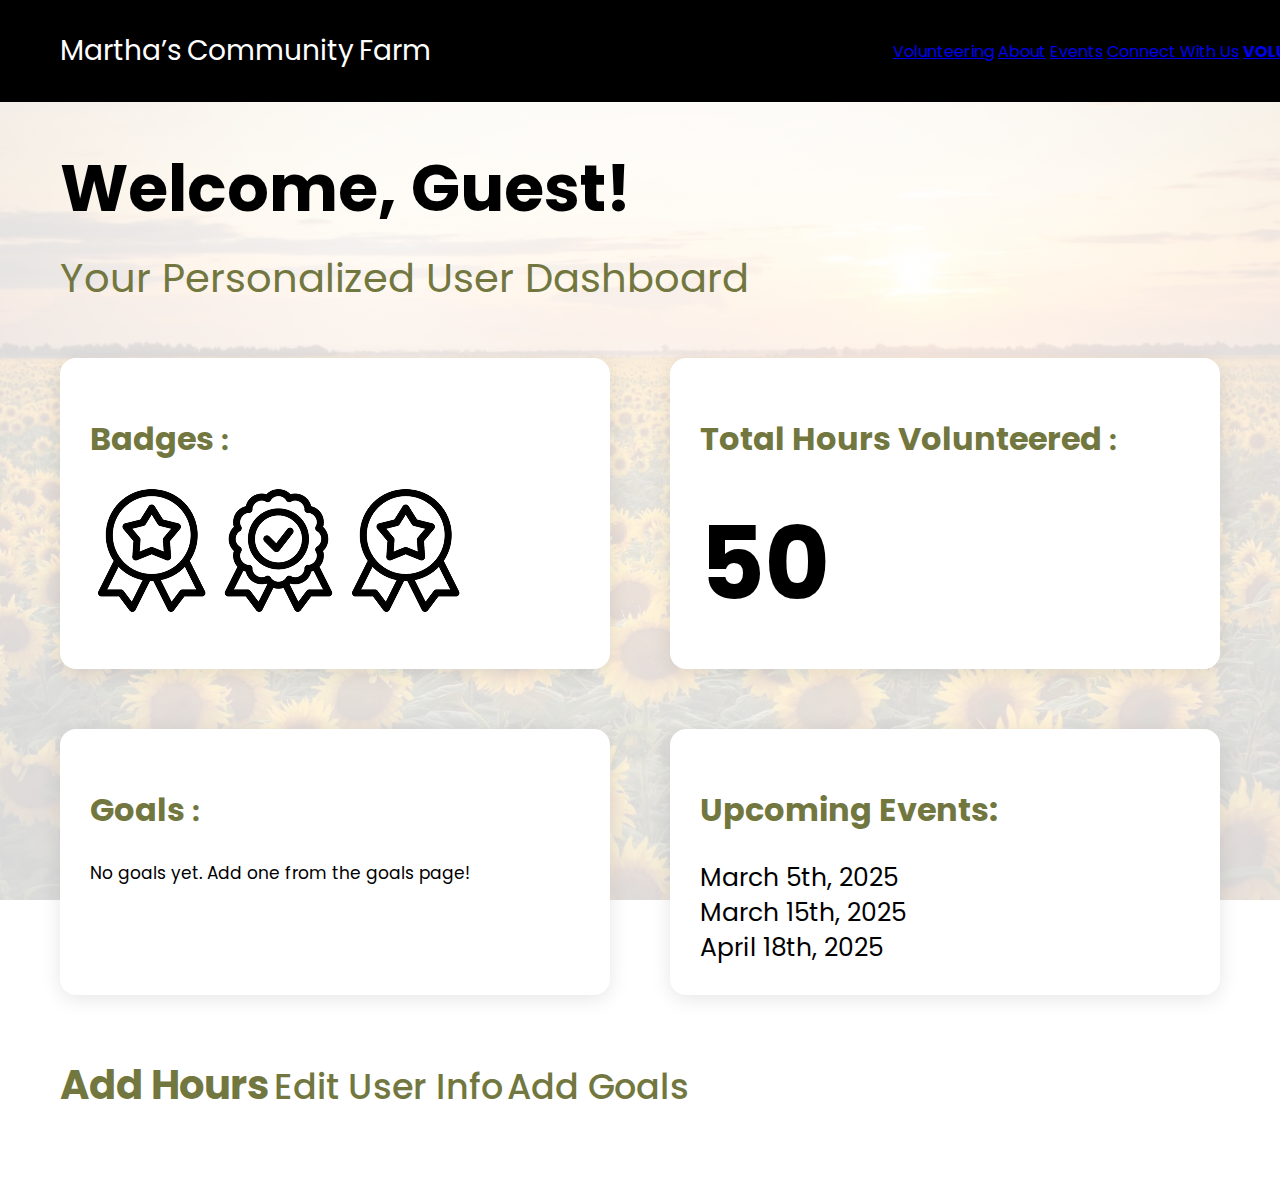
==== index.html @ 8d04b521 "background photo" ====
<!DOCTYPE html>
<html lang="en">
<head>
  <meta charset="UTF-8" />
  <meta name="viewport" content="width=device-width, initial-scale=1.0"/>
  <title>Martha’s Community Farm Dashboard</title>
  <link href="https://fonts.googleapis.com/css2?family=Inter:wght@400;700&family=Poppins:wght@400;500;700&display=swap" rel="stylesheet">
  <style>
    body {
      margin: 0;
      padding: 0;
      font-family: Poppins, sans-serif;
      background: linear-gradient(rgba(255, 255, 255, 0.85), rgba(255, 255, 255, 0.85)),
                  url('images/w02798-small.webp') no-repeat center center fixed;
      background-size: cover;
    }

    header {
      background-color: black;
      padding: 30px 60px;
      display: flex;
      justify-content: space-between;
      align-items: center;
      position: fixed;
      width: 100%;
      top: 0;
      left: 0;
      z-index: 1000;
    }

    .logo {
      font-size: 28px;
      color: white;
      display: flex;
      gap: 5px;
    }

    .logo .inter {
      font-family: 'Inter', sans-serif;
    }

    .logo .poppins {
      font-family: 'Poppins', sans-serif;
    }

    nav a:hover {
      color: #d4d4d4;
    }

    .container {
      padding: 140px 60px 60px; /* Extra top padding to offset fixed header */
    }

    .greeting {
      font-size: 65px;
      font-weight: 700;
      color: black;
      font-family: 'Poppins', sans-serif;
    }

    .subheading {
      font-size: 40px;
      font-weight: 400;
      color: #72773F;
      margin-top: 10px;
      font-family: 'Poppins', sans-serif;
    }

    .dashboard-sections {
      display: grid;
      grid-template-columns: 1fr 1fr;
      gap: 60px;
      margin-top: 50px;
    }

    .card {
      background: white;
      border-radius: 16px;
      padding: 30px;
      box-shadow: 0 4px 20px rgba(0,0,0,0.1);
    }

    .card h2 {
      font-size: 32px;
      font-weight: 700;
      font-family: 'Poppins', sans-serif;
      color: #72773F;
    }

    .card span {
      font-size: 32px;
      font-weight: 700;
      font-family: 'Inter', sans-serif;
      color: #72773F;
    }

    .big-number {
      font-size: 100px;
      font-weight: 700;
      color: black;
      font-family: 'Poppins', sans-serif;
      margin-top: 20px;
    }

    .goals-list p {
      font-size: 17px;
      font-weight: 400;
      color: black;
      font-family: 'Poppins', sans-serif;
      margin: 8px 0;
    }

    .events {
      font-size: 25px;
      line-height: 35px;
      color: black;
      font-family: 'Poppins', sans-serif;
      font-weight: 400;
      margin-top: 15px;
    }

    .add-hours {
      font-size: 40px;
      font-weight: 700;
      color: #72773F;
      font-family: 'Poppins', sans-serif;
      margin-top: 60px;
      display: inline-block;
      text-decoration: none;
    }

    .edit-info {
      font-size: 35px;
      font-weight: 500;
      line-height: 60px;
      color: #72773F;
      font-family: 'Poppins', sans-serif;
      margin-top: 50px;
      display: inline-block;
      text-decoration: none;
    }

    .goal-item {
      display: flex;
      justify-content: space-between;
      align-items: center;
      margin-bottom: 10px;
    }

    .goal-item label {
      font-size: 17px;
      font-weight: 400;
      color: black;
      font-family: 'Poppins', sans-serif;
      margin-right: auto;
    }

    .goal-item input[type="checkbox"] {
      margin-right: 20px;
      accent-color: (28, 102, 9, 0.753);
    }
  </style>
</head>

<script>
  function openEditModal() {
    document.getElementById("editModal").style.display = "block";
  }

  function closeEditModal() {
    document.getElementById("editModal").style.display = "none";
  }

  window.onclick = function(event) {
    const modal = document.getElementById("editModal");
    if (event.target == modal) {
      modal.style.display = "none";
    }
  }
</script>

<body>

  <header>
    <div class="logo">
      <span class="poppins">Martha’s</span>
      <span class="poppins">Community</span>
      <span class="poppins">Farm</span>
    </div>
    <nav>
      <a href="#">Volunteering</a>
      <a href="#">About</a>
      <a href="#">Events</a>
      <a href="#">Connect With Us</a>
      <a href="#"><strong>VOLUNTEER</strong></a>
    </nav>
  </header>

  <div class="container">
    <div class="greeting" id="userGreeting">Welcome!</div>
    <div class="subheading">Your Personalized User Dashboard</div>

    <div class="dashboard-sections">
      <div class="card">
        <h2>Badges <span>:</span></h2>
        <div class="badges-container">
          <img src="images/starribbon.png" alt="Star Badge" class="badge-img">
          <img src="images/checkribbon.png" alt="Check Badge" class="badge-img">
          <img src="images/starribbon.png" alt="Star Badge 2" class="badge-img">
        </div>
      </div>

      <div class="card">
        <h2>Total Hours Volunteered <span>:</span></h2>
        <div class="big-number">50</div>
      </div>

      <div class="card">
        <h2>Goals <span>:</span></h2>
        <div class="goals-list" id="goals-container">
          <!-- Goals will be injected here -->
        </div>
      </div>

      <div class="card">
        <h2>Upcoming Events:</h2>
        <div class="events">
          March 5th, 2025<br/>
          March 15th, 2025<br/>
          April 18th, 2025
        </div>
      </div>
    </div>

    <a href="add-hours.html" class="add-hours">Add Hours</a>
    <a href="edit-profile.html" class="edit-info">Edit User Info</a>
    <a href="add-goals.html" class="edit-info">Add Goals</a>
  </div>

  <script>
    function loadGoals() {
      const goalsContainer = document.getElementById("goals-container");
      const goals = JSON.parse(localStorage.getItem("goals")) || [];

      if (goals.length === 0) {
        goalsContainer.innerHTML = "<p>No goals yet. Add one from the goals page!</p>";
        return;
      }

      goals.forEach((goal, index) => {
        const goalElement = document.createElement("div");
        goalElement.classList.add("goal-item");

        const checkbox = document.createElement("input");
        checkbox.type = "checkbox";
        checkbox.id = `goal-${index}`;
        checkbox.checked = goal.completed || false;

        const label = document.createElement("label");
        label.setAttribute("for", checkbox.id);
        label.textContent = `${index + 1}. ${goal.text}`;

        checkbox.addEventListener("change", () => {
          goal.completed = checkbox.checked;
          localStorage.setItem("goals", JSON.stringify(goals));
        });

        goalElement.appendChild(checkbox);
        goalElement.appendChild(label);
        goalsContainer.appendChild(goalElement);
      });
    }

    function loadUserName() {
      const firstName = localStorage.getItem('firstName') || '';
      const lastName = localStorage.getItem('lastName') || '';
      const fullName = firstName && lastName ? `${firstName} ${lastName}` : 'Guest';
      document.getElementById('userGreeting').textContent = `Welcome, ${fullName}!`;
    }

    window.onload = () => {
      loadUserName();
      loadGoals();
    };
  </script>

</body>
</html>
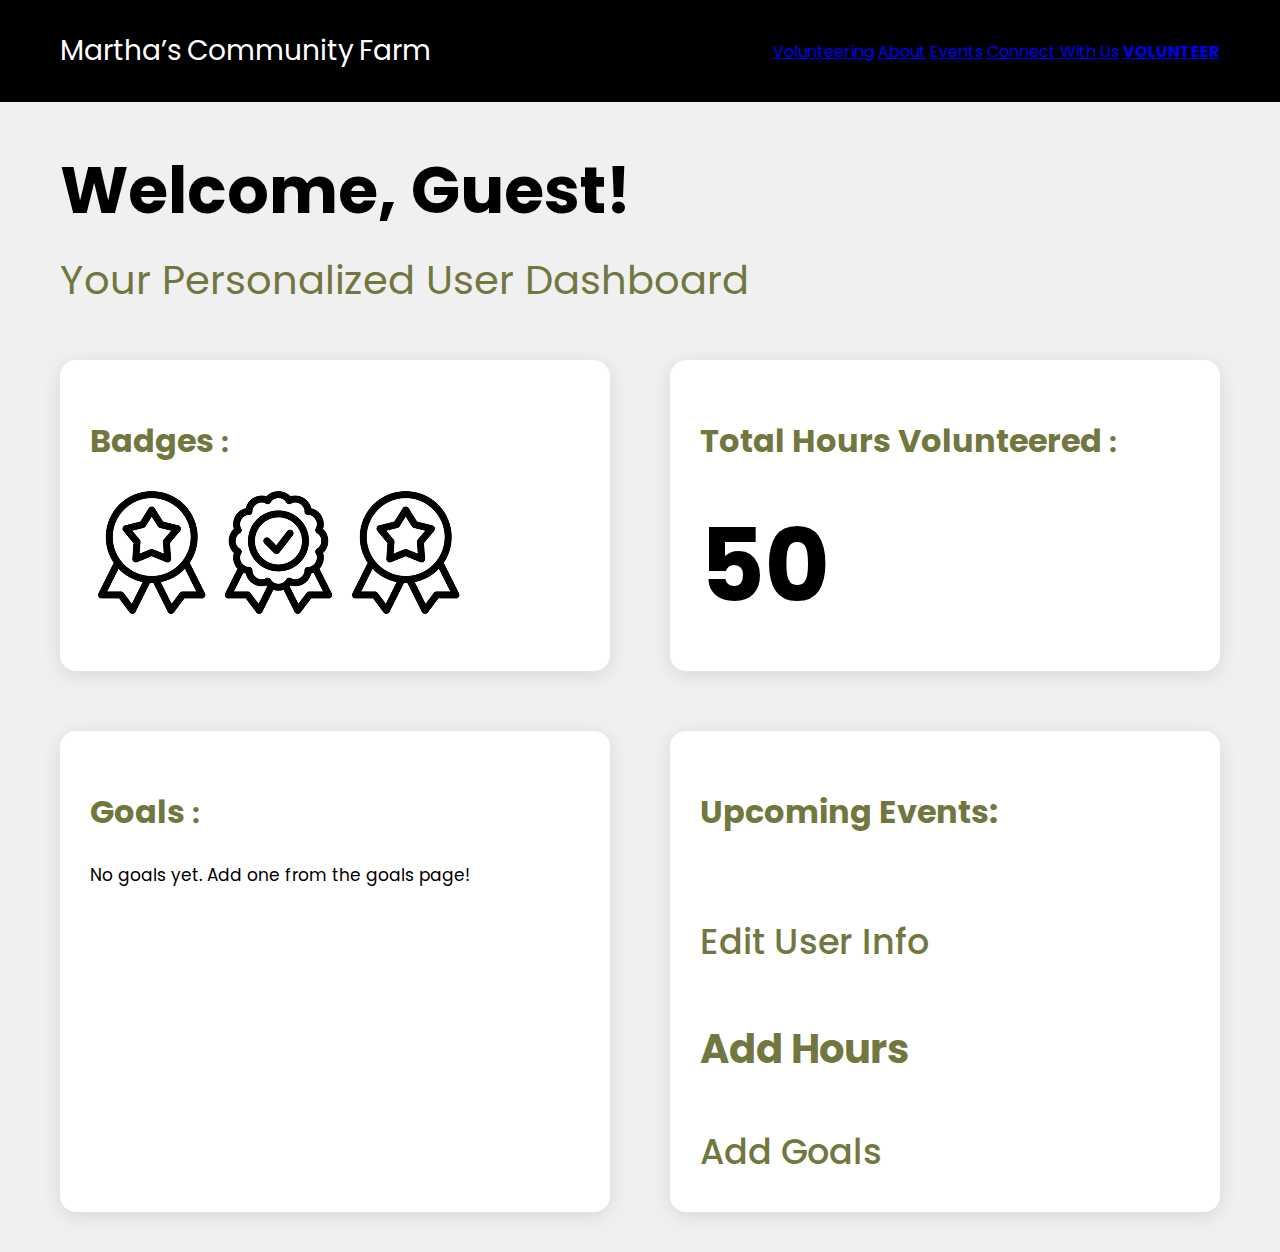
==== commit 23761b29: "Update index.html" ====
--- a/index.html
+++ b/index.html
@@ -10,9 +10,7 @@
       margin: 0;
       padding: 0;
       font-family: Poppins, sans-serif;
-      background: linear-gradient(rgba(255, 255, 255, 0.85), rgba(255, 255, 255, 0.85)),
-                  url('images/w02798-small.webp') no-repeat center center fixed;
-      background-size: cover;
+      background-color: #F0F0F0;
     }
 
     header {
@@ -21,11 +19,6 @@
       display: flex;
       justify-content: space-between;
       align-items: center;
-      position: fixed;
-      width: 100%;
-      top: 0;
-      left: 0;
-      z-index: 1000;
     }
 
     .logo {
@@ -44,11 +37,11 @@
     }
 
     nav a:hover {
-      color: #d4d4d4;
-    }
+  color: #d4d4d4;
+}
 
     .container {
-      padding: 140px 60px 60px; /* Extra top padding to offset fixed header */
+      padding: 40px 60px;
     }
 
     .greeting {
@@ -59,12 +52,12 @@
     }
 
     .subheading {
-      font-size: 40px;
-      font-weight: 400;
-      color: #72773F;
-      margin-top: 10px;
-      font-family: 'Poppins', sans-serif;
-    }
+  font-size: 40px;
+  font-weight: 400;
+  color: #72773F;
+  margin-top: 10px;
+  font-family: 'Poppins', sans-serif;
+}
 
     .dashboard-sections {
       display: grid;
@@ -81,26 +74,27 @@
     }
 
     .card h2 {
-      font-size: 32px;
-      font-weight: 700;
-      font-family: 'Poppins', sans-serif;
-      color: #72773F;
-    }
-
-    .card span {
-      font-size: 32px;
-      font-weight: 700;
-      font-family: 'Inter', sans-serif;
-      color: #72773F;
-    }
+  font-size: 32px;
+  font-weight: 700;
+  font-family: 'Poppins', sans-serif;
+  color: #72773F;
+}
+
+
+.card span {
+  font-size: 32px;
+  font-weight: 700;
+  font-family: 'Inter', sans-serif;
+  color: #72773F;
+}
 
     .big-number {
-      font-size: 100px;
-      font-weight: 700;
-      color: black;
-      font-family: 'Poppins', sans-serif;
-      margin-top: 20px;
-    }
+  font-size: 100px;
+  font-weight: 700;
+  color: black;
+  font-family: 'Poppins', sans-serif;
+  margin-top: 20px;
+}
 
     .goals-list p {
       font-size: 17px;
@@ -120,29 +114,30 @@
     }
 
     .add-hours {
-      font-size: 40px;
-      font-weight: 700;
-      color: #72773F;
-      font-family: 'Poppins', sans-serif;
-      margin-top: 60px;
-      display: inline-block;
-      text-decoration: none;
-    }
+  font-size: 40px;
+  font-weight: 700;
+  color: #72773F;
+  font-family: 'Poppins', sans-serif;
+  margin-top: 60px;
+  display: inline-block;
+  text-decoration: none;
+}
+
 
     .edit-info {
-      font-size: 35px;
-      font-weight: 500;
-      line-height: 60px;
-      color: #72773F;
-      font-family: 'Poppins', sans-serif;
-      margin-top: 50px;
-      display: inline-block;
-      text-decoration: none;
-    }
+  font-size: 35px;
+  font-weight: 500;
+  line-height: 60px;
+  color: #72773F;
+  font-family: 'Poppins', sans-serif;
+  margin-top: 50px;
+  display: inline-block;
+  text-decoration: none;
+}
 
     .goal-item {
       display: flex;
-      justify-content: space-between;
+      justify-content: space-between; /* Ensure space between the goal text and the checkbox */
       align-items: center;
       margin-bottom: 10px;
     }
@@ -152,13 +147,15 @@
       font-weight: 400;
       color: black;
       font-family: 'Poppins', sans-serif;
-      margin-right: auto;
+      margin-right: auto; /* Ensures the label stays on the left */
     }
 
     .goal-item input[type="checkbox"] {
-      margin-right: 20px;
+      margin-right: 20px; /* Adds a little space between the checkbox and text */
       accent-color: (28, 102, 9, 0.753);
     }
+</style>
+
   </style>
 </head>
 
@@ -171,6 +168,7 @@
     document.getElementById("editModal").style.display = "none";
   }
 
+  // Optional: Close modal when clicking outside of it
   window.onclick = function(event) {
     const modal = document.getElementById("editModal");
     if (event.target == modal) {
@@ -178,6 +176,7 @@
     }
   }
 </script>
+
 
 <body>
 
@@ -208,6 +207,7 @@
           <img src="images/checkribbon.png" alt="Check Badge" class="badge-img">
           <img src="images/starribbon.png" alt="Star Badge 2" class="badge-img">
         </div>
+        
       </div>
 
       <div class="card">
@@ -215,74 +215,87 @@
         <div class="big-number">50</div>
       </div>
 
-      <div class="card">
-        <h2>Goals <span>:</span></h2>
-        <div class="goals-list" id="goals-container">
-          <!-- Goals will be injected here -->
-        </div>
+          <!-- Goals Card -->
+    <div class="card">
+      <h2>Goals <span>:</span></h2>
+      <div class="goals-list" id="goals-container">
+        <!-- Goals will be injected here -->
       </div>
-
+    </div>
+      
       <div class="card">
         <h2>Upcoming Events:</h2>
         <div class="events">
-          March 5th, 2025<br/>
-          March 15th, 2025<br/>
-          April 18th, 2025
+          <a href="edit-profile.html" class="edit-info">Edit User Info</a>
+          <br>
+          <a href="add-hours.html" class="add-hours">Add Hours</a>
+          <br>
+          <a href="add-goals.html" class="edit-info">Add Goals</a>
         </div>
       </div>
-    </div>
-
-    <a href="add-hours.html" class="add-hours">Add Hours</a>
-    <a href="edit-profile.html" class="edit-info">Edit User Info</a>
-    <a href="add-goals.html" class="edit-info">Add Goals</a>
+      
+      <script>
+        function loadGoals() {
+          const goalsContainer = document.getElementById("goals-container");
+          const goals = JSON.parse(localStorage.getItem("goals")) || [];
+      
+          if (goals.length === 0) {
+            goalsContainer.innerHTML = "<p>No goals yet. Add one from the goals page!</p>";
+            return;
+          }
+      
+          goals.forEach((goal, index) => {
+            // Create a div for each goal
+            const goalElement = document.createElement("div");
+            goalElement.classList.add("goal-item");
+      
+            // Create a checkbox for marking the goal as complete
+            const checkbox = document.createElement("input");
+            checkbox.type = "checkbox";
+            checkbox.id = `goal-${index}`;
+            checkbox.checked = goal.completed || false; // Check if the goal is marked as complete
+      
+            // Create a label for the checkbox
+            const label = document.createElement("label");
+            label.setAttribute("for", checkbox.id);
+            label.textContent = `${index + 1}. ${goal.text}`;
+      
+            // When the checkbox is clicked, toggle the completion status
+            checkbox.addEventListener("change", () => {
+              goal.completed = checkbox.checked;
+              localStorage.setItem("goals", JSON.stringify(goals)); // Save the updated status
+            });
+      
+            // Append the checkbox and label to the goal item
+            goalElement.appendChild(checkbox);
+            goalElement.appendChild(label);
+      
+            // Append the goal item to the container
+            goalsContainer.appendChild(goalElement);
+          });
+        }
+      
+        window.onload = loadGoals;
+      </script>
+
+<script>
+  function loadUserName() {
+    const firstName = localStorage.getItem('firstName') || '';
+    const lastName = localStorage.getItem('lastName') || '';
+
+    const fullName = firstName && lastName ? `${firstName} ${lastName}` : 'Guest';
+    document.getElementById('userGreeting').textContent = `Welcome, ${fullName}!`;
+  }
+
+  window.onload = () => {
+    loadUserName();
+    loadGoals(); // Keep this if you're loading goals too
+  };
+</script>
   </div>
-
-  <script>
-    function loadGoals() {
-      const goalsContainer = document.getElementById("goals-container");
-      const goals = JSON.parse(localStorage.getItem("goals")) || [];
-
-      if (goals.length === 0) {
-        goalsContainer.innerHTML = "<p>No goals yet. Add one from the goals page!</p>";
-        return;
-      }
-
-      goals.forEach((goal, index) => {
-        const goalElement = document.createElement("div");
-        goalElement.classList.add("goal-item");
-
-        const checkbox = document.createElement("input");
-        checkbox.type = "checkbox";
-        checkbox.id = `goal-${index}`;
-        checkbox.checked = goal.completed || false;
-
-        const label = document.createElement("label");
-        label.setAttribute("for", checkbox.id);
-        label.textContent = `${index + 1}. ${goal.text}`;
-
-        checkbox.addEventListener("change", () => {
-          goal.completed = checkbox.checked;
-          localStorage.setItem("goals", JSON.stringify(goals));
-        });
-
-        goalElement.appendChild(checkbox);
-        goalElement.appendChild(label);
-        goalsContainer.appendChild(goalElement);
-      });
-    }
-
-    function loadUserName() {
-      const firstName = localStorage.getItem('firstName') || '';
-      const lastName = localStorage.getItem('lastName') || '';
-      const fullName = firstName && lastName ? `${firstName} ${lastName}` : 'Guest';
-      document.getElementById('userGreeting').textContent = `Welcome, ${fullName}!`;
-    }
-
-    window.onload = () => {
-      loadUserName();
-      loadGoals();
-    };
-  </script>
+  </div>
+</div>
+
 
 </body>
 </html>
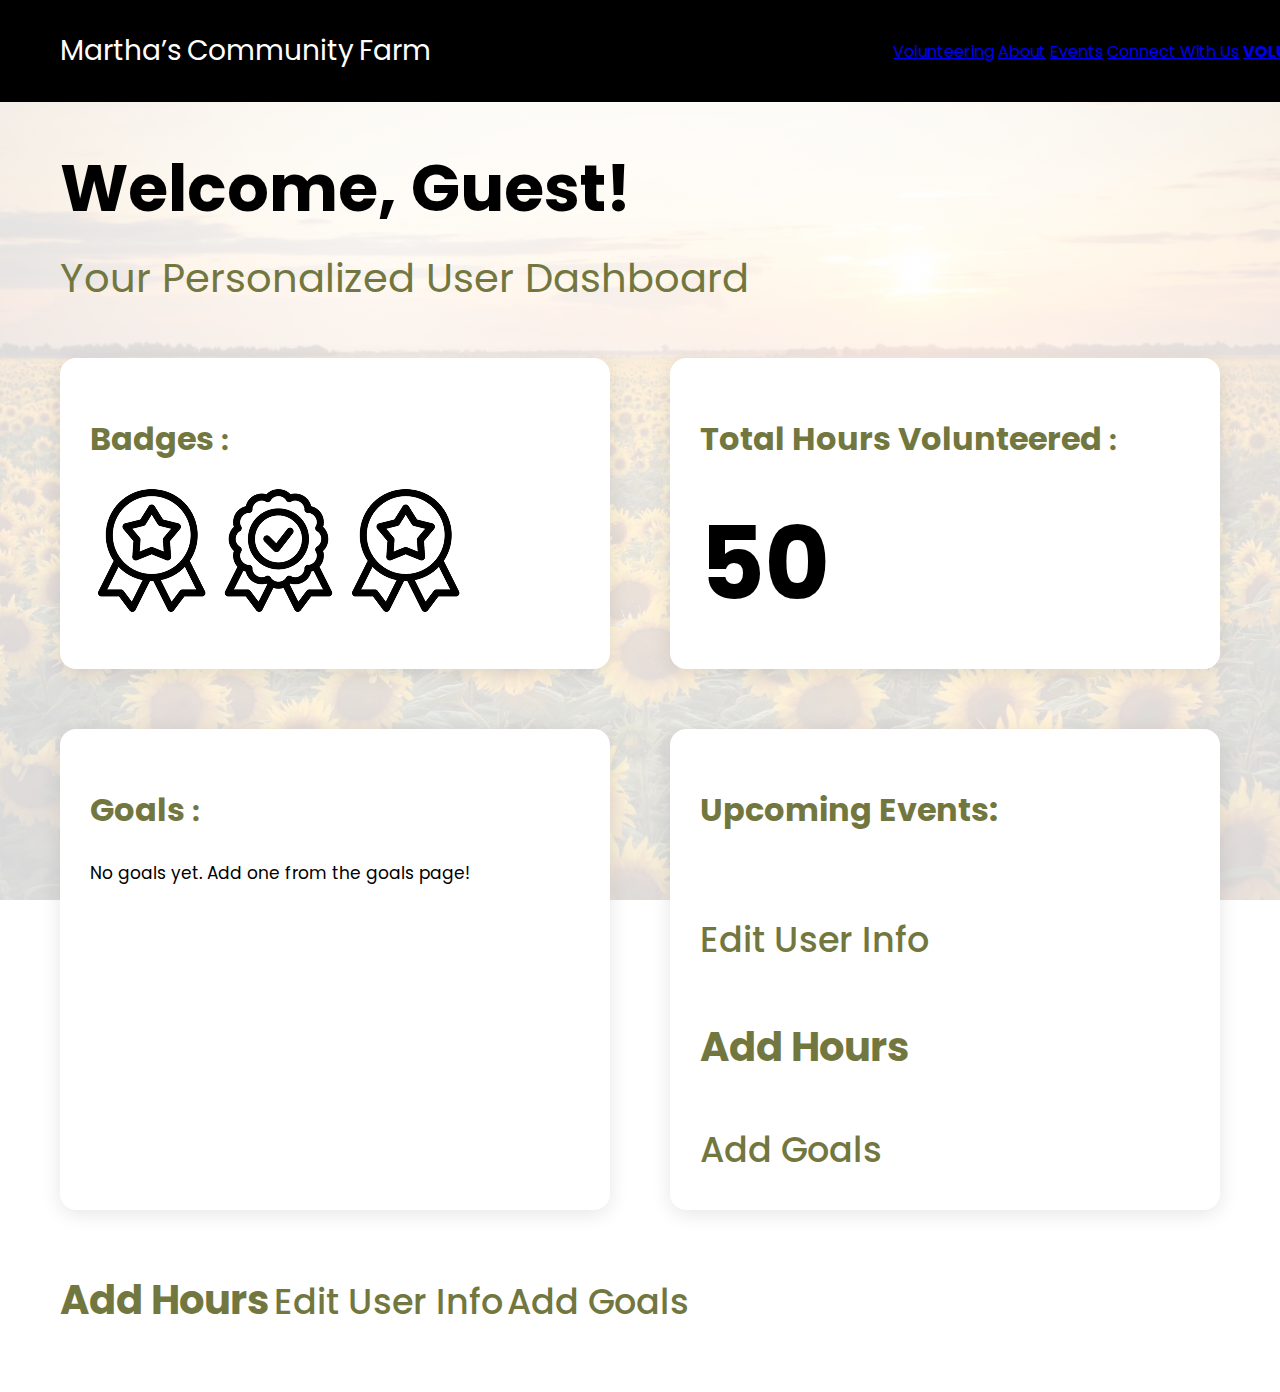
==== commit 50e92d24: "Merge branch 'main' of https://github.com/emclau18/martha" ====
--- a/index.html
+++ b/index.html
@@ -10,7 +10,9 @@
       margin: 0;
       padding: 0;
       font-family: Poppins, sans-serif;
-      background-color: #F0F0F0;
+      background: linear-gradient(rgba(255, 255, 255, 0.85), rgba(255, 255, 255, 0.85)),
+                  url('images/w02798-small.webp') no-repeat center center fixed;
+      background-size: cover;
     }
 
     header {
@@ -19,6 +21,11 @@
       display: flex;
       justify-content: space-between;
       align-items: center;
+      position: fixed;
+      width: 100%;
+      top: 0;
+      left: 0;
+      z-index: 1000;
     }
 
     .logo {
@@ -37,11 +44,11 @@
     }
 
     nav a:hover {
-  color: #d4d4d4;
-}
+      color: #d4d4d4;
+    }
 
     .container {
-      padding: 40px 60px;
+      padding: 140px 60px 60px; /* Extra top padding to offset fixed header */
     }
 
     .greeting {
@@ -52,12 +59,12 @@
     }
 
     .subheading {
-  font-size: 40px;
-  font-weight: 400;
-  color: #72773F;
-  margin-top: 10px;
-  font-family: 'Poppins', sans-serif;
-}
+      font-size: 40px;
+      font-weight: 400;
+      color: #72773F;
+      margin-top: 10px;
+      font-family: 'Poppins', sans-serif;
+    }
 
     .dashboard-sections {
       display: grid;
@@ -74,27 +81,26 @@
     }
 
     .card h2 {
-  font-size: 32px;
-  font-weight: 700;
-  font-family: 'Poppins', sans-serif;
-  color: #72773F;
-}
-
-
-.card span {
-  font-size: 32px;
-  font-weight: 700;
-  font-family: 'Inter', sans-serif;
-  color: #72773F;
-}
+      font-size: 32px;
+      font-weight: 700;
+      font-family: 'Poppins', sans-serif;
+      color: #72773F;
+    }
+
+    .card span {
+      font-size: 32px;
+      font-weight: 700;
+      font-family: 'Inter', sans-serif;
+      color: #72773F;
+    }
 
     .big-number {
-  font-size: 100px;
-  font-weight: 700;
-  color: black;
-  font-family: 'Poppins', sans-serif;
-  margin-top: 20px;
-}
+      font-size: 100px;
+      font-weight: 700;
+      color: black;
+      font-family: 'Poppins', sans-serif;
+      margin-top: 20px;
+    }
 
     .goals-list p {
       font-size: 17px;
@@ -114,30 +120,29 @@
     }
 
     .add-hours {
-  font-size: 40px;
-  font-weight: 700;
-  color: #72773F;
-  font-family: 'Poppins', sans-serif;
-  margin-top: 60px;
-  display: inline-block;
-  text-decoration: none;
-}
-
+      font-size: 40px;
+      font-weight: 700;
+      color: #72773F;
+      font-family: 'Poppins', sans-serif;
+      margin-top: 60px;
+      display: inline-block;
+      text-decoration: none;
+    }
 
     .edit-info {
-  font-size: 35px;
-  font-weight: 500;
-  line-height: 60px;
-  color: #72773F;
-  font-family: 'Poppins', sans-serif;
-  margin-top: 50px;
-  display: inline-block;
-  text-decoration: none;
-}
+      font-size: 35px;
+      font-weight: 500;
+      line-height: 60px;
+      color: #72773F;
+      font-family: 'Poppins', sans-serif;
+      margin-top: 50px;
+      display: inline-block;
+      text-decoration: none;
+    }
 
     .goal-item {
       display: flex;
-      justify-content: space-between; /* Ensure space between the goal text and the checkbox */
+      justify-content: space-between;
       align-items: center;
       margin-bottom: 10px;
     }
@@ -147,15 +152,13 @@
       font-weight: 400;
       color: black;
       font-family: 'Poppins', sans-serif;
-      margin-right: auto; /* Ensures the label stays on the left */
+      margin-right: auto;
     }
 
     .goal-item input[type="checkbox"] {
-      margin-right: 20px; /* Adds a little space between the checkbox and text */
+      margin-right: 20px;
       accent-color: (28, 102, 9, 0.753);
     }
-</style>
-
   </style>
 </head>
 
@@ -168,7 +171,6 @@
     document.getElementById("editModal").style.display = "none";
   }
 
-  // Optional: Close modal when clicking outside of it
   window.onclick = function(event) {
     const modal = document.getElementById("editModal");
     if (event.target == modal) {
@@ -176,7 +178,6 @@
     }
   }
 </script>
-
 
 <body>
 
@@ -207,7 +208,6 @@
           <img src="images/checkribbon.png" alt="Check Badge" class="badge-img">
           <img src="images/starribbon.png" alt="Star Badge 2" class="badge-img">
         </div>
-        
       </div>
 
       <div class="card">
@@ -215,14 +215,13 @@
         <div class="big-number">50</div>
       </div>
 
-          <!-- Goals Card -->
-    <div class="card">
-      <h2>Goals <span>:</span></h2>
-      <div class="goals-list" id="goals-container">
-        <!-- Goals will be injected here -->
-      </div>
-    </div>
-      
+      <div class="card">
+        <h2>Goals <span>:</span></h2>
+        <div class="goals-list" id="goals-container">
+          <!-- Goals will be injected here -->
+        </div>
+      </div>
+
       <div class="card">
         <h2>Upcoming Events:</h2>
         <div class="events">
@@ -233,69 +232,59 @@
           <a href="add-goals.html" class="edit-info">Add Goals</a>
         </div>
       </div>
-      
-      <script>
-        function loadGoals() {
-          const goalsContainer = document.getElementById("goals-container");
-          const goals = JSON.parse(localStorage.getItem("goals")) || [];
-      
-          if (goals.length === 0) {
-            goalsContainer.innerHTML = "<p>No goals yet. Add one from the goals page!</p>";
-            return;
-          }
-      
-          goals.forEach((goal, index) => {
-            // Create a div for each goal
-            const goalElement = document.createElement("div");
-            goalElement.classList.add("goal-item");
-      
-            // Create a checkbox for marking the goal as complete
-            const checkbox = document.createElement("input");
-            checkbox.type = "checkbox";
-            checkbox.id = `goal-${index}`;
-            checkbox.checked = goal.completed || false; // Check if the goal is marked as complete
-      
-            // Create a label for the checkbox
-            const label = document.createElement("label");
-            label.setAttribute("for", checkbox.id);
-            label.textContent = `${index + 1}. ${goal.text}`;
-      
-            // When the checkbox is clicked, toggle the completion status
-            checkbox.addEventListener("change", () => {
-              goal.completed = checkbox.checked;
-              localStorage.setItem("goals", JSON.stringify(goals)); // Save the updated status
-            });
-      
-            // Append the checkbox and label to the goal item
-            goalElement.appendChild(checkbox);
-            goalElement.appendChild(label);
-      
-            // Append the goal item to the container
-            goalsContainer.appendChild(goalElement);
-          });
-        }
-      
-        window.onload = loadGoals;
-      </script>
-
-<script>
-  function loadUserName() {
-    const firstName = localStorage.getItem('firstName') || '';
-    const lastName = localStorage.getItem('lastName') || '';
-
-    const fullName = firstName && lastName ? `${firstName} ${lastName}` : 'Guest';
-    document.getElementById('userGreeting').textContent = `Welcome, ${fullName}!`;
-  }
-
-  window.onload = () => {
-    loadUserName();
-    loadGoals(); // Keep this if you're loading goals too
-  };
-</script>
+    </div>
+
+    <a href="add-hours.html" class="add-hours">Add Hours</a>
+    <a href="edit-profile.html" class="edit-info">Edit User Info</a>
+    <a href="add-goals.html" class="edit-info">Add Goals</a>
   </div>
-  </div>
-</div>
-
+
+  <script>
+    function loadGoals() {
+      const goalsContainer = document.getElementById("goals-container");
+      const goals = JSON.parse(localStorage.getItem("goals")) || [];
+
+      if (goals.length === 0) {
+        goalsContainer.innerHTML = "<p>No goals yet. Add one from the goals page!</p>";
+        return;
+      }
+
+      goals.forEach((goal, index) => {
+        const goalElement = document.createElement("div");
+        goalElement.classList.add("goal-item");
+
+        const checkbox = document.createElement("input");
+        checkbox.type = "checkbox";
+        checkbox.id = `goal-${index}`;
+        checkbox.checked = goal.completed || false;
+
+        const label = document.createElement("label");
+        label.setAttribute("for", checkbox.id);
+        label.textContent = `${index + 1}. ${goal.text}`;
+
+        checkbox.addEventListener("change", () => {
+          goal.completed = checkbox.checked;
+          localStorage.setItem("goals", JSON.stringify(goals));
+        });
+
+        goalElement.appendChild(checkbox);
+        goalElement.appendChild(label);
+        goalsContainer.appendChild(goalElement);
+      });
+    }
+
+    function loadUserName() {
+      const firstName = localStorage.getItem('firstName') || '';
+      const lastName = localStorage.getItem('lastName') || '';
+      const fullName = firstName && lastName ? `${firstName} ${lastName}` : 'Guest';
+      document.getElementById('userGreeting').textContent = `Welcome, ${fullName}!`;
+    }
+
+    window.onload = () => {
+      loadUserName();
+      loadGoals();
+    };
+  </script>
 
 </body>
 </html>
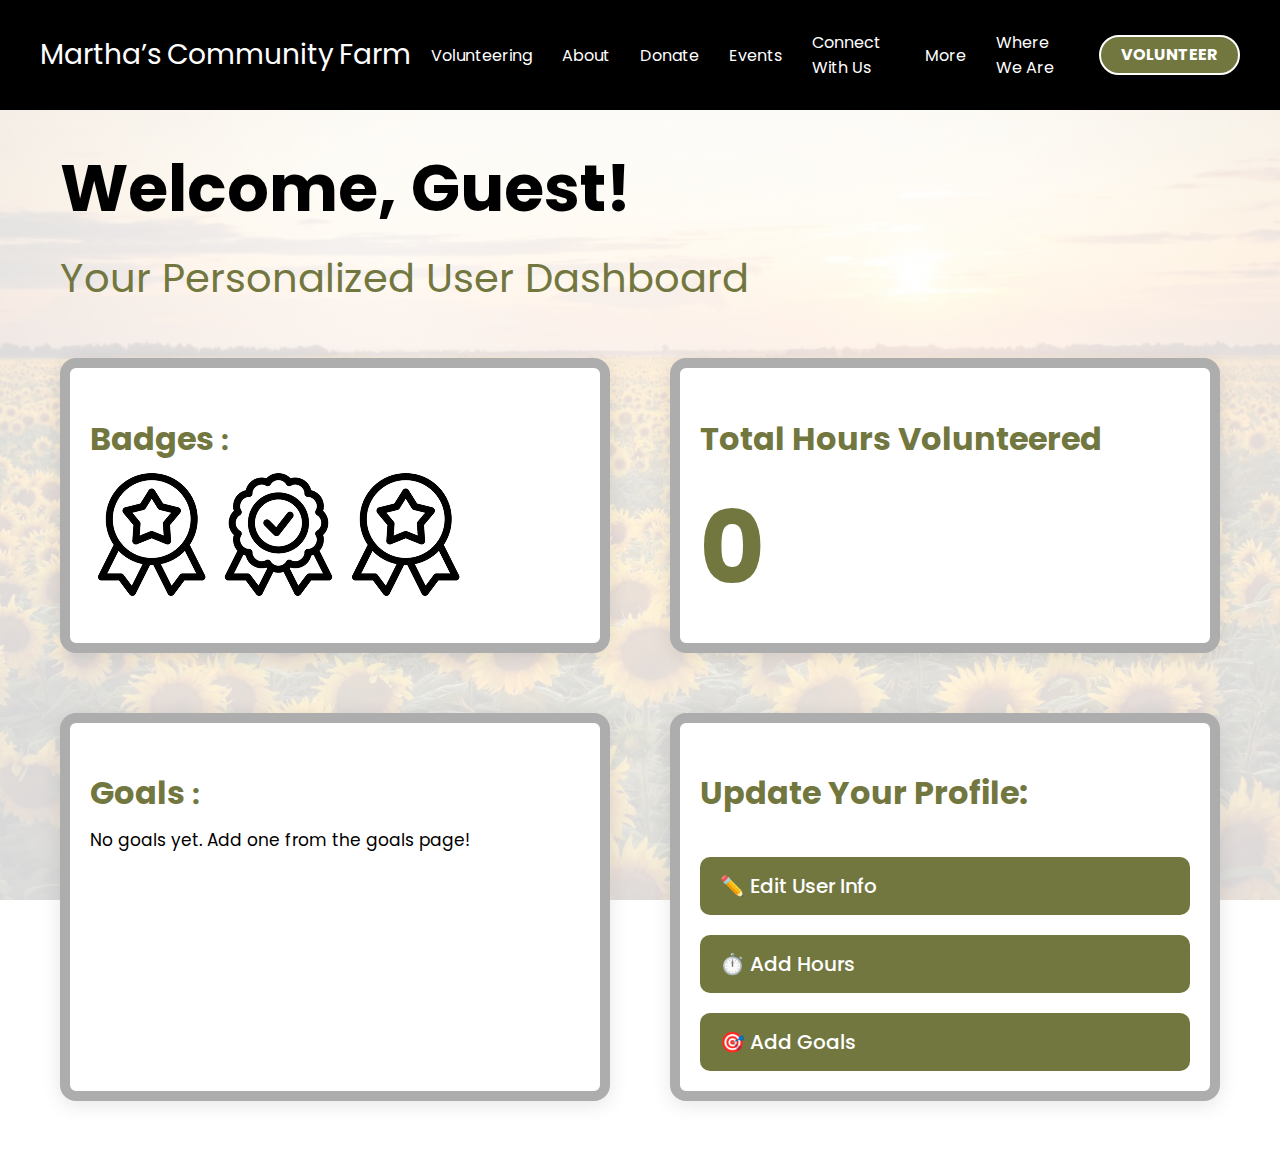
==== commit 026040c9: "changed some formatting and add hours updates" ====
--- a/index.html
+++ b/index.html
@@ -16,18 +16,35 @@
     }
 
     header {
-      background-color: black;
-      padding: 30px 60px;
-      display: flex;
-      justify-content: space-between;
-      align-items: center;
-      position: fixed;
-      width: 100%;
-      top: 0;
-      left: 0;
-      z-index: 1000;
-    }
-
+  background-color: black;
+  padding: 30px 0;
+  position: fixed;
+  width: 100%;
+  top: 0;
+  left: 0;
+  z-index: 1000;
+}
+
+.header-content {
+  max-width: 1200px;
+  margin: 0 auto;
+  padding: 0 30px;
+  display: flex;
+  justify-content: space-between;
+  align-items: center;
+}
+
+.header-options span {
+  margin-left: 20px;
+  color: white;
+  font-family: 'Poppins', sans-serif;
+  font-size: 16px;
+  cursor: default;
+}
+
+.header-options span strong {
+  font-weight: 700;
+}
     .logo {
       font-size: 28px;
       color: white;
@@ -76,8 +93,10 @@
     .card {
       background: white;
       border-radius: 16px;
-      padding: 30px;
+      padding: 20px;
       box-shadow: 0 4px 20px rgba(0,0,0,0.1);
+      border: 10px solid #aeadad;
+ 
     }
 
     .card h2 {
@@ -85,7 +104,17 @@
       font-weight: 700;
       font-family: 'Poppins', sans-serif;
       color: #72773F;
-    }
+      margin-bottom: 10px;
+    }
+
+    #totalHoursDisplay {
+      font-size: 100px; /* Keep the large number size */
+      font-weight: 700; /* Keep it bold */
+      color: #72773F;
+      padding: 0; /* Remove any extra padding */
+      margin: 0; /* Remove extra margin */
+    }
+
 
     .card span {
       font-size: 32px;
@@ -159,6 +188,74 @@
       margin-right: 20px;
       accent-color: (28, 102, 9, 0.753);
     }
+
+    .header-options span {
+  margin-left: 20px;
+  color: white;
+  font-family: 'Poppins', sans-serif;
+  font-size: 16px;
+  cursor: default;
+}
+
+.header-options {
+  display: flex;
+  align-items: center;
+  gap: 10px;
+}
+
+.header-options span strong {
+  font-weight: 700;
+}
+
+.profile-card {
+  display: flex;
+  flex-direction: column;
+  gap: 20px;
+}
+
+.profile-links {
+  display: flex;
+  flex-direction: column;
+  gap: 20px;
+  margin-top: 10px;
+}
+
+.profile-link {
+  font-size: 20px;
+  font-weight: 500;
+  font-family: 'Poppins', sans-serif;
+  color: #ffffff;
+  background-color: #72773F;
+  padding: 14px 20px;
+  border-radius: 10px;
+  text-decoration: none;
+  transition: background-color 0.2s ease, transform 0.1s ease;
+}
+
+.profile-link:hover {
+  background-color: #72773F;
+  transform: translateY(-2px);
+}
+
+.volunteer-btn {
+  background-color: #72773F; /* Green */
+  color: white;
+  padding: 10px 20px;
+  border: 2px solid white;
+  border-radius: 50px; /* Oval shape */
+  font-weight: 700;
+  font-size: 16px;
+  font-family: 'Poppins', sans-serif;
+  display: inline-block;
+  vertical-align: middle;
+  line-height: 1;
+  transition: background-color 0.3s ease;
+}
+
+.volunteer-btn:hover {
+  background-color: #72773F; /* Slightly darker green on hover */
+}
+
   </style>
 </head>
 
@@ -182,19 +279,25 @@
 <body>
 
   <header>
-    <div class="logo">
-      <span class="poppins">Martha’s</span>
-      <span class="poppins">Community</span>
-      <span class="poppins">Farm</span>
+    <div class="header-content">
+      <div class="logo">
+        <span class="poppins">Martha’s</span>
+        <span class="poppins">Community</span>
+        <span class="poppins">Farm</span>
+      </div>
+      <nav class="header-options">
+        <span>Volunteering</span>
+        <span>About</span>
+        <span>Donate</span>
+        <span>Events</span>
+        <span>Connect With Us</span>
+        <span>More</span>
+        <span>Where We Are</span>
+        <span class="volunteer-btn"><strong>VOLUNTEER</strong></span>
+      </nav>
     </div>
-    <nav>
-      <a href="#">Volunteering</a>
-      <a href="#">About</a>
-      <a href="#">Events</a>
-      <a href="#">Connect With Us</a>
-      <a href="#"><strong>VOLUNTEER</strong></a>
-    </nav>
   </header>
+  
 
   <div class="container">
     <div class="greeting" id="userGreeting">Welcome!</div>
@@ -211,9 +314,9 @@
       </div>
 
       <div class="card">
-        <h2>Total Hours Volunteered <span>:</span></h2>
-        <div class="big-number">50</div>
-      </div>
+        <h2>Total Hours Volunteered</h2>
+        <p id="totalHoursDisplay">0</p>
+      </div>      
 
       <div class="card">
         <h2>Goals <span>:</span></h2>
@@ -222,21 +325,17 @@
         </div>
       </div>
 
-      <div class="card">
-        <h2>Upcoming Events:</h2>
-        <div class="events">
-          <a href="edit-profile.html" class="edit-info">Edit User Info</a>
-          <br>
-          <a href="add-hours.html" class="add-hours">Add Hours</a>
-          <br>
-          <a href="add-goals.html" class="edit-info">Add Goals</a>
+      <div class="card profile-card">
+        <h2>Update Your Profile:</h2>
+        <div class="profile-links">
+          <a href="edit-profile.html" class="profile-link">✏️ Edit User Info</a>
+          <a href="add-hours.html" class="profile-link">⏱️ Add Hours</a>
+          <a href="add-goals.html" class="profile-link">🎯 Add Goals</a>
         </div>
       </div>
-    </div>
-
-    <a href="add-hours.html" class="add-hours">Add Hours</a>
-    <a href="edit-profile.html" class="edit-info">Edit User Info</a>
-    <a href="add-goals.html" class="edit-info">Add Goals</a>
+      
+
+   
   </div>
 
   <script>
@@ -284,6 +383,9 @@
       loadUserName();
       loadGoals();
     };
+
+    const totalHours = localStorage.getItem("totalVolunteerHours") || "0";
+    document.getElementById("totalHoursDisplay").innerText = totalHours;
   </script>
 
 </body>
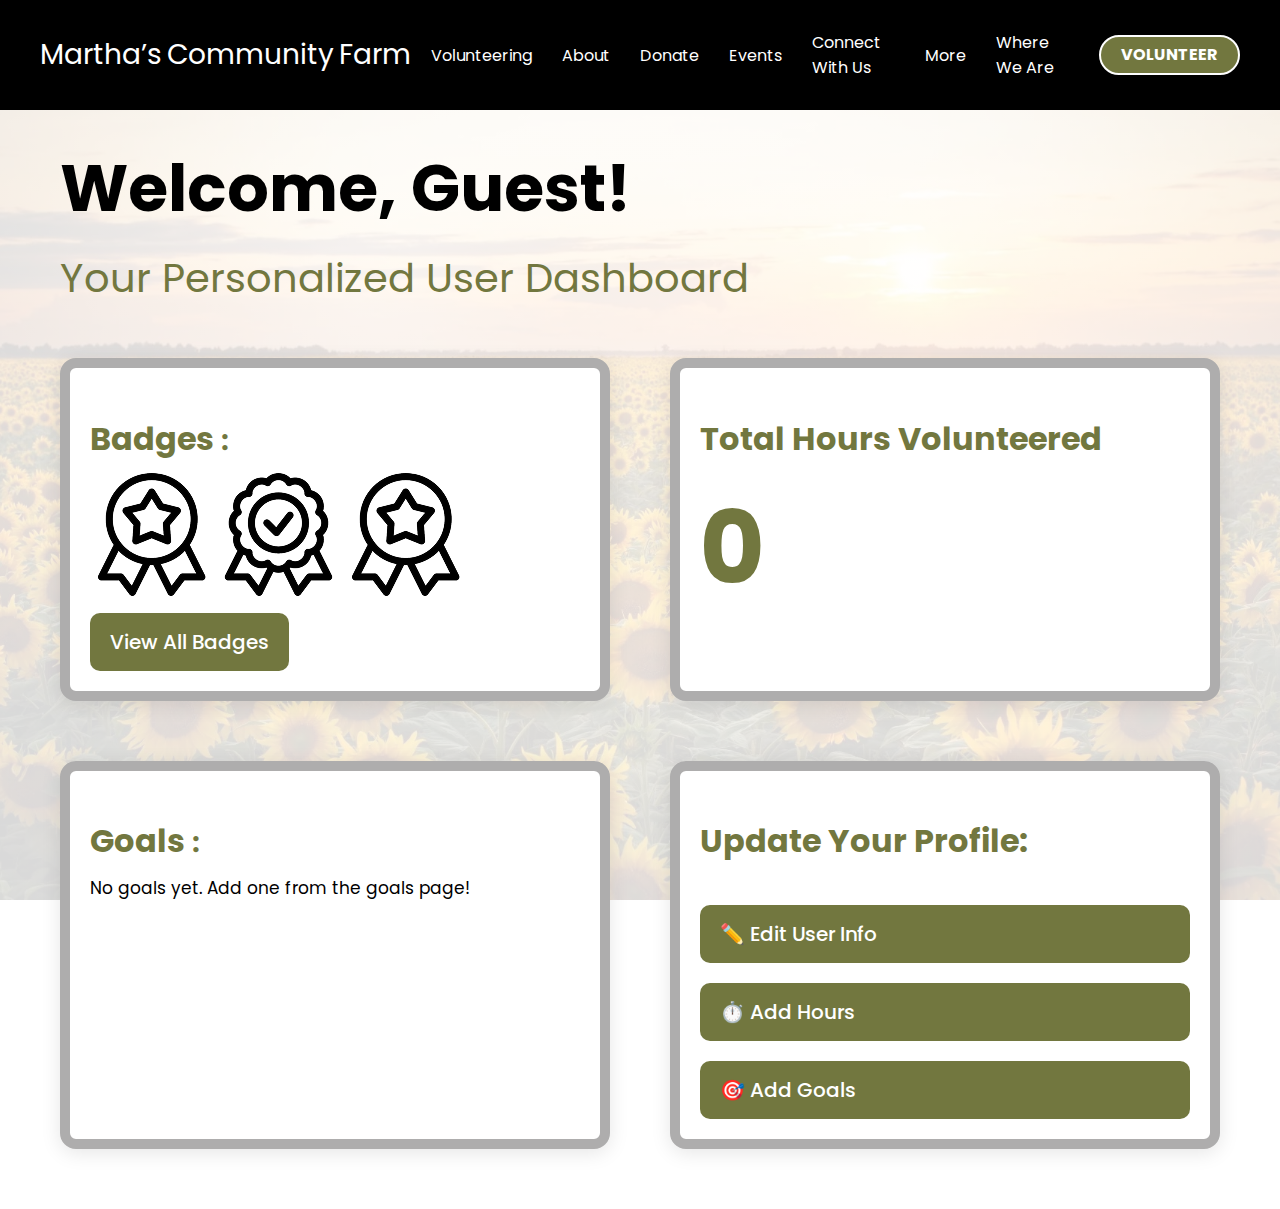
==== commit 1ef7484c: "Updated Badges container--working great" ====
--- a/index.html
+++ b/index.html
@@ -311,6 +311,7 @@
           <img src="images/checkribbon.png" alt="Check Badge" class="badge-img">
           <img src="images/starribbon.png" alt="Star Badge 2" class="badge-img">
         </div>
+        <a href="badges.html" class="profile-link" style="margin-top: 10px; display:inline-block;">View All Badges</a>
       </div>
 
       <div class="card">
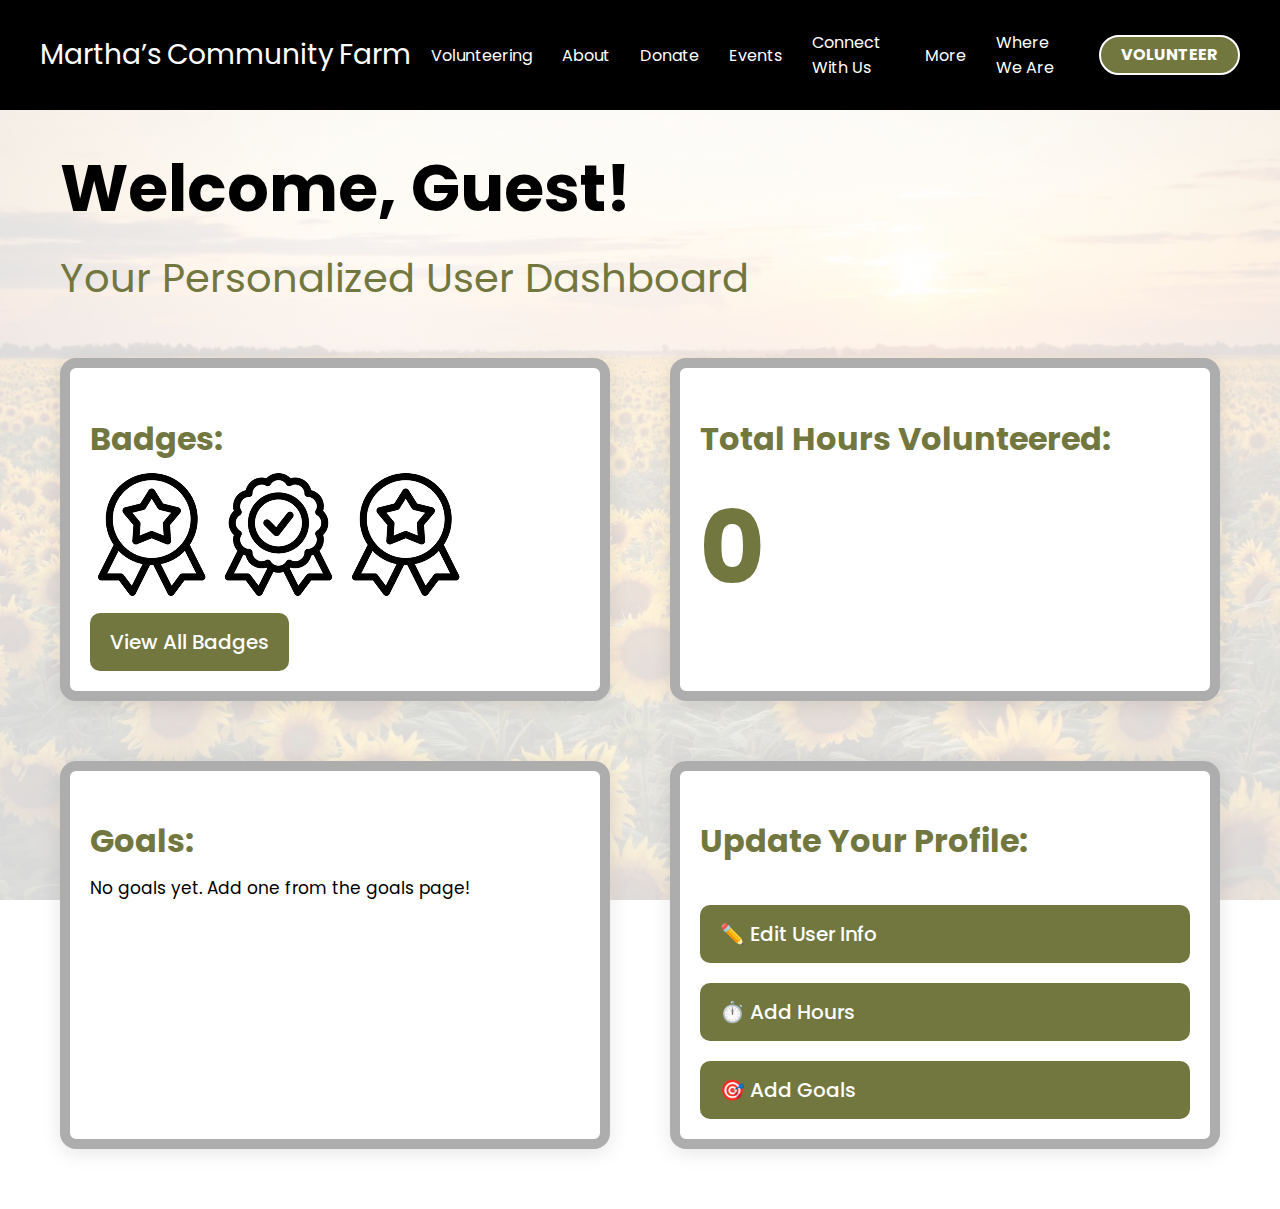
==== commit 00431907: "Added hover feature in badges" ====
--- a/index.html
+++ b/index.html
@@ -6,14 +6,14 @@
   <title>Martha’s Community Farm Dashboard</title>
   <link href="https://fonts.googleapis.com/css2?family=Inter:wght@400;700&family=Poppins:wght@400;500;700&display=swap" rel="stylesheet">
   <style>
-    body {
-      margin: 0;
-      padding: 0;
-      font-family: Poppins, sans-serif;
-      background: linear-gradient(rgba(255, 255, 255, 0.85), rgba(255, 255, 255, 0.85)),
-                  url('images/w02798-small.webp') no-repeat center center fixed;
-      background-size: cover;
-    }
+  body {
+    margin: 0;
+    padding: 0;
+    font-family: Poppins, sans-serif;
+    background: linear-gradient(rgba(255, 255, 255, 0.85), rgba(255, 255, 255, 0.85)),
+                url('images/w02798-small.webp') no-repeat center center fixed;
+    background-size: cover;
+  }
 
     header {
   background-color: black;
@@ -177,7 +177,7 @@
     }
 
     .goal-item label {
-      font-size: 17px;
+      font-size: 24px;
       font-weight: 400;
       color: black;
       font-family: 'Poppins', sans-serif;
@@ -305,7 +305,7 @@
 
     <div class="dashboard-sections">
       <div class="card">
-        <h2>Badges <span>:</span></h2>
+        <h2>Badges: <span></span></h2>
         <div class="badges-container">
           <img src="images/starribbon.png" alt="Star Badge" class="badge-img">
           <img src="images/checkribbon.png" alt="Check Badge" class="badge-img">
@@ -315,12 +315,12 @@
       </div>
 
       <div class="card">
-        <h2>Total Hours Volunteered</h2>
+        <h2>Total Hours Volunteered:</h2>
         <p id="totalHoursDisplay">0</p>
       </div>      
 
       <div class="card">
-        <h2>Goals <span>:</span></h2>
+        <h2>Goals: <span></span></h2>
         <div class="goals-list" id="goals-container">
           <!-- Goals will be injected here -->
         </div>
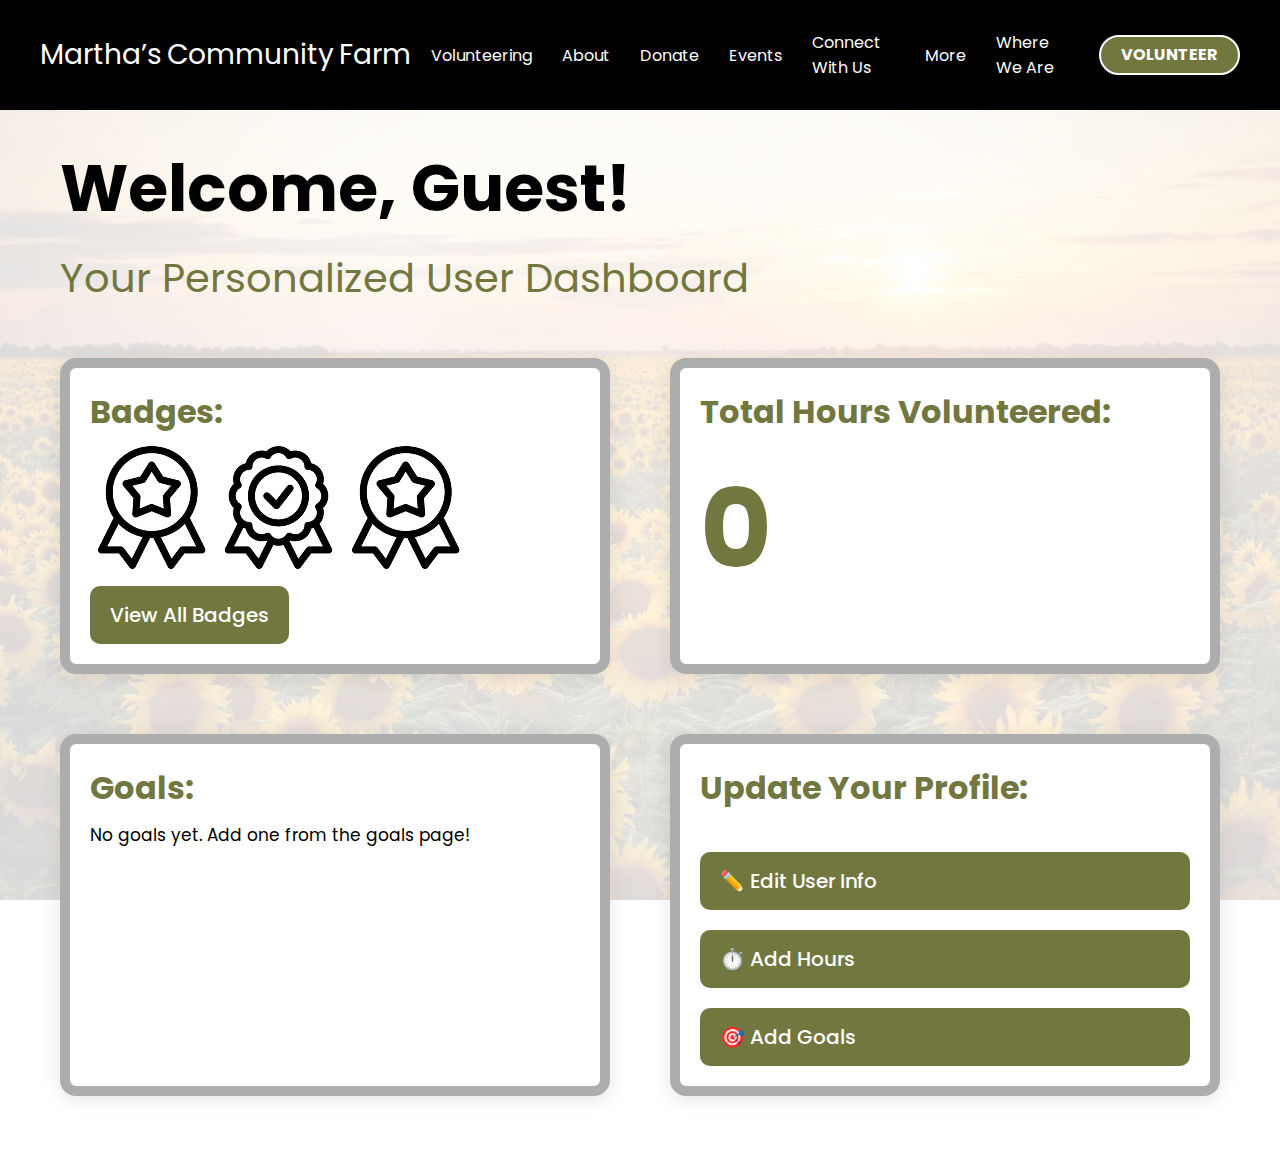
==== commit 7ce1a5da: "Update index.html" ====
--- a/index.html
+++ b/index.html
@@ -45,6 +45,10 @@
 .header-options span strong {
   font-weight: 700;
 }
+
+.logo-wrapper {
+  flex: 1;
+}
     .logo {
       font-size: 28px;
       color: white;
@@ -105,16 +109,18 @@
       font-family: 'Poppins', sans-serif;
       color: #72773F;
       margin-bottom: 10px;
+      margin-top: 0;       /* push title to top */
+      margin-bottom: 10px; /* space below it */
     }
 
     #totalHoursDisplay {
-      font-size: 100px; /* Keep the large number size */
+      font-size: 110px; /* Keep the large number size */
       font-weight: 700; /* Keep it bold */
       color: #72773F;
       padding: 0; /* Remove any extra padding */
       margin: 0; /* Remove extra margin */
-    }
-
+      margin-bottom: -50px;
+    }
 
     .card span {
       font-size: 32px;
@@ -186,6 +192,8 @@
 
     .goal-item input[type="checkbox"] {
       margin-right: 20px;
+      transform: scale(1.5); /* Increase this for bigger size */
+      accent-color: #1c6609; /* This should be a valid color value */
       accent-color: (28, 102, 9, 0.753);
     }
 
